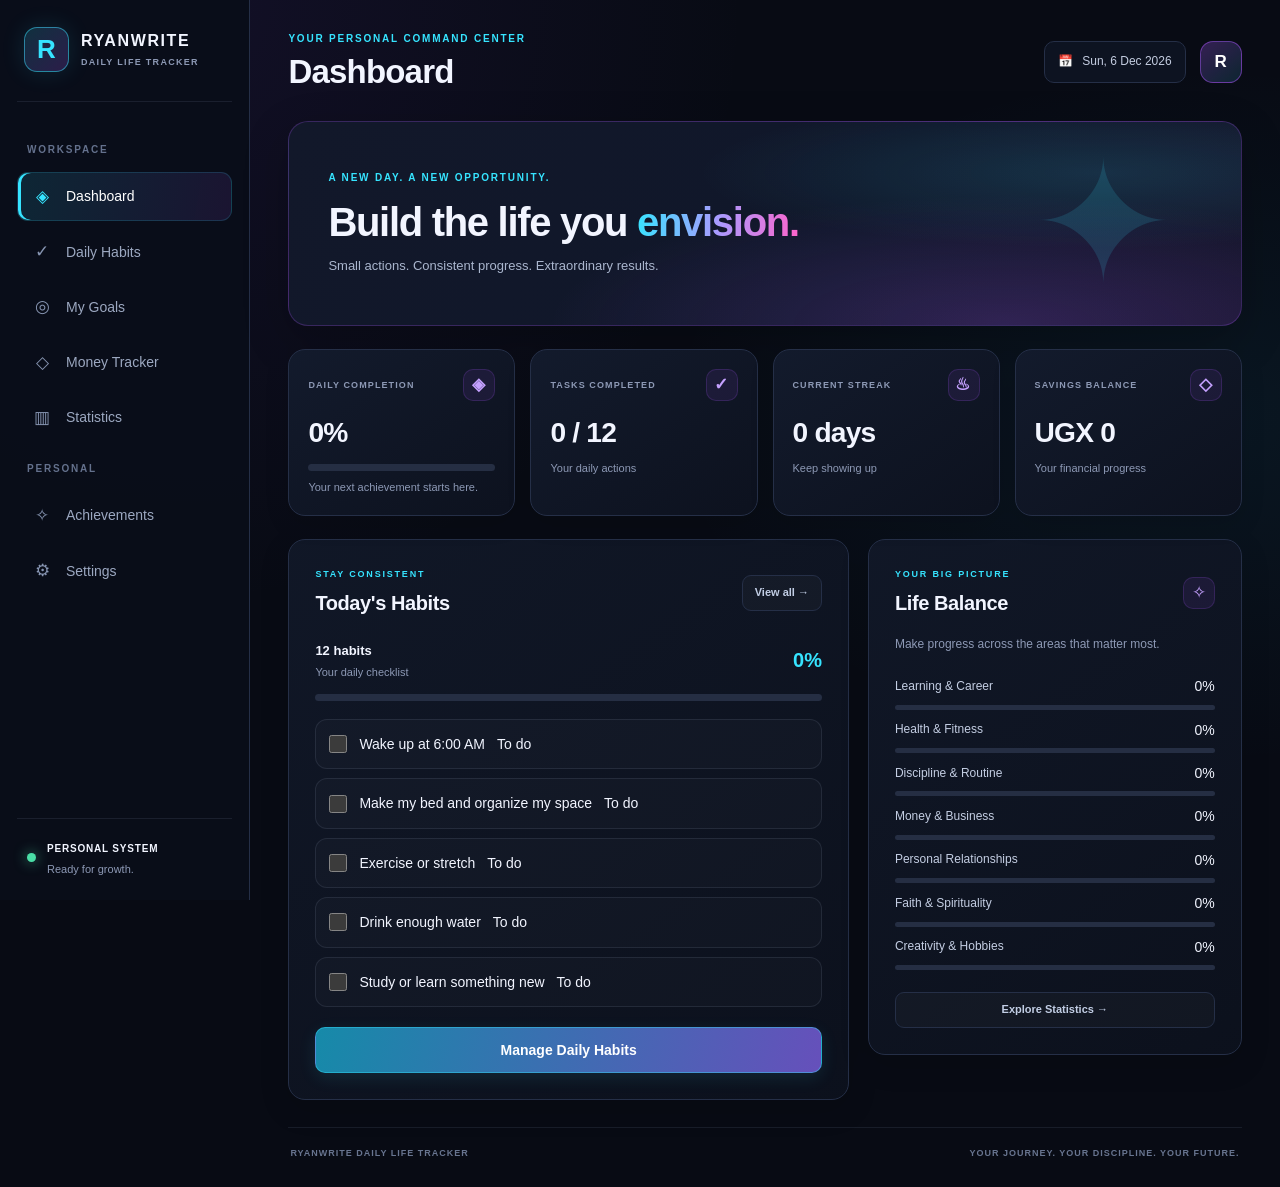
==== index.html @ fc1cec97 "Add files via upload" ====
<!DOCTYPE html>
<html lang="en">
<head>
    <meta charset="UTF-8">
    <meta name="viewport" content="width=device-width, initial-scale=1.0">
    <meta name="theme-color" content="#080b14">
    <meta name="description" content="RYAN RITE DAILY LIFE TRACKER - Track your habits, goals, money, and personal growth.">
    <title>RYANWRITE DAILY LIFE TRACKER</title>
    <link rel="stylesheet" href="style.css">
</head>
<body>

    <div class="app-shell">

        <!-- Sidebar -->
        <aside class="sidebar">
            <div class="brand">
                <div class="brand-logo">R</div>
                <div>
                    <h2>RYANWRITE</h2>
                    <p>DAILY LIFE TRACKER</p>
                </div>
            </div>

            <nav class="navigation">
                <p class="nav-heading">WORKSPACE</p>

                <button class="nav-item active" data-page="dashboard">
                    <span>◈</span> Dashboard
                </button>
                <button class="nav-item" data-page="habits">
                    <span>✓</span> Daily Habits
                </button>
                <button class="nav-item" data-page="goals">
                    <span>◎</span> My Goals
                </button>
                <button class="nav-item" data-page="finance">
                    <span>◇</span> Money Tracker
                </button>
                <button class="nav-item" data-page="statistics">
                    <span>▥</span> Statistics
                </button>

                <p class="nav-heading">PERSONAL</p>

                <button class="nav-item" data-page="achievements">
                    <span>✧</span> Achievements
                </button>
                <button class="nav-item" data-page="settings">
                    <span>⚙</span> Settings
                </button>
            </nav>

            <div class="sidebar-footer">
                <div class="status-indicator"></div>
                <div>
                    <strong>PERSONAL SYSTEM</strong>
                    <p>Ready for growth.</p>
                </div>
            </div>
        </aside>

        <!-- Main application -->
        <main class="main-content">

            <header class="topbar">
                <div>
                    <p class="eyebrow">YOUR PERSONAL COMMAND CENTER</p>
                    <h1 id="page-title">Dashboard</h1>
                </div>

                <div class="topbar-right">
                    <div class="date-display">
                        <span>📅</span>
                        <span id="current-date">Loading date...</span>
                    </div>
                    <button class="profile-button" id="profile-button" aria-label="Open profile">
                        R
                    </button>
                </div>
            </header>

            <!-- Welcome section -->
            <section class="welcome-panel">
                <div class="welcome-text">
                    <p class="eyebrow">A NEW DAY. A NEW OPPORTUNITY.</p>
                    <h2>Build the life you <span>envision.</span></h2>
                    <p>Small actions. Consistent progress. Extraordinary results.</p>
                </div>

                <div class="welcome-symbol" aria-hidden="true">✦</div>
            </section>

            <!-- Dashboard statistics -->
            <section class="stats-grid" aria-label="Daily summary">

                <article class="stat-card">
                    <div class="stat-top">
                        <span>DAILY COMPLETION</span>
                        <span class="stat-icon">◈</span>
                    </div>
                    <h3 id="completion-value">0%</h3>
                    <div class="progress-track">
                        <div class="progress-fill" id="completion-bar"></div>
                    </div>
                    <p id="completion-caption">Ready to start your day</p>
                </article>

                <article class="stat-card">
                    <div class="stat-top">
                        <span>TASKS COMPLETED</span>
                        <span class="stat-icon">✓</span>
                    </div>
                    <h3 id="tasks-value">0 / 0</h3>
                    <p>Your daily actions</p>
                </article>

                <article class="stat-card">
                    <div class="stat-top">
                        <span>CURRENT STREAK</span>
                        <span class="stat-icon">♨</span>
                    </div>
                    <h3 id="streak-value">0 days</h3>
                    <p>Keep showing up</p>
                </article>

                <article class="stat-card">
                    <div class="stat-top">
                        <span>SAVINGS BALANCE</span>
                        <span class="stat-icon">◇</span>
                    </div>
                    <h3 id="savings-value">UGX 0</h3>
                    <p>Your financial progress</p>
                </article>

            </section>

            <!-- Main dashboard columns -->
            <section class="dashboard-grid">

                <article class="panel daily-panel">
                    <div class="panel-heading">
                        <div>
                            <p class="eyebrow">STAY CONSISTENT</p>
                            <h2>Today's Habits</h2>
                        </div>
                        <button class="secondary-button" data-goto="habits">View all →</button>
                    </div>

                    <div class="habit-summary">
                        <div>
                            <strong id="habit-count">0 habits</strong>
                            <p>Your daily checklist</p>
                        </div>
                        <span id="habit-percentage">0%</span>
                    </div>

                    <div class="progress-track habit-progress-track">
                        <div class="progress-fill" id="habit-progress-bar"></div>
                    </div>

                    <div id="dashboard-habits" class="habit-list">
                        <p class="empty-message">Your daily habits will appear here.</p>
                    </div>

                    <button class="primary-button full-width" data-goto="habits">
                        Manage Daily Habits
                    </button>
                </article>

                <article class="panel focus-panel">
                    <div class="panel-heading">
                        <div>
                            <p class="eyebrow">YOUR BIG PICTURE</p>
                            <h2>Life Balance</h2>
                        </div>
                        <span class="stat-icon">✧</span>
                    </div>

                    <p class="muted-text">
                        Make progress across the areas that matter most.
                    </p>

                    <div id="life-balance-list" class="life-balance-list">
                        <p class="empty-message">Your life areas will appear here.</p>
                    </div>

                    <button class="secondary-button full-width" data-goto="statistics">
                        Explore Statistics →
                    </button>
                </article>

            </section>

            <!-- Page sections will be added in the next steps -->
            <section id="extra-page" class="panel extra-page" hidden></section>

            <footer class="app-footer">
                <p>RYANWRITE DAILY LIFE TRACKER</p>
                <p>YOUR JOURNEY. YOUR DISCIPLINE. YOUR FUTURE.</p>
            </footer>

        </main>
    </div>

    <script src="script.js"></script>
</body>
</html>
---- style.css ----
/* =====================================================
   RYANWRITE DAILY LIFE TRACKER
   Complete main design + forms + extra screens
   ===================================================== */

:root {
    color-scheme: dark;
    --bg: #080b14;
    --panel: #101625;
    --panel-light: #151d30;
    --panel-hover: #19233a;
    --border: #252f47;
    --text: #f2f5ff;
    --muted: #8d99b5;
    --cyan: #36e4ff;
    --purple: #a855f7;
    --pink: #ff63cb;
    --green: #4adea6;
    --yellow: #ffd166;
    --danger: #ff647c;
    --radius: 17px;
    --shadow: 0 15px 45px rgba(0, 0, 0, 0.22);
    --glow-cyan: 0 0 24px rgba(54, 228, 255, 0.12);
    --glow-purple: 0 0 24px rgba(168, 85, 247, 0.12);
}

* {
    box-sizing: border-box;
    margin: 0;
    padding: 0;
}

html {
    min-height: 100%;
    scroll-behavior: smooth;
}

body {
    min-height: 100vh;
    overflow-x: hidden;
    background:
        radial-gradient(ellipse at 15% 0%, rgba(87, 47, 163, 0.13), transparent 36%),
        radial-gradient(ellipse at 95% 35%, rgba(25, 156, 193, 0.08), transparent 32%),
        var(--bg);
    color: var(--text);
    font-family: "Segoe UI", Arial, sans-serif;
    font-size: 14px;
    line-height: 1.6;
    -webkit-font-smoothing: antialiased;
}

button,
input,
select,
textarea {
    font: inherit;
}

button {
    color: inherit;
    cursor: pointer;
}

button:focus-visible,
input:focus-visible,
select:focus-visible,
textarea:focus-visible {
    outline: 2px solid var(--cyan);
    outline-offset: 3px;
}

button:disabled {
    cursor: not-allowed;
    opacity: 0.5;
}

a {
    color: var(--cyan);
    text-decoration: none;
}

::selection {
    color: #fff;
    background: rgba(168, 85, 247, 0.55);
}

::-webkit-scrollbar {
    width: 9px;
    height: 9px;
}

::-webkit-scrollbar-track {
    background: var(--bg);
}

::-webkit-scrollbar-thumb {
    border: 2px solid var(--bg);
    border-radius: 20px;
    background: #35405a;
}

::-webkit-scrollbar-thumb:hover {
    background: #596784;
}

/* Main application layout */

.app-shell {
    display: flex;
    width: 100%;
    min-height: 100vh;
}

/* Sidebar */

.sidebar {
    position: sticky;
    top: 0;
    display: flex;
    flex: 0 0 250px;
    flex-direction: column;
    width: 250px;
    height: 100vh;
    padding: 27px 17px 19px;
    overflow-y: auto;
    background: rgba(10, 14, 26, 0.96);
    border-right: 1px solid var(--border);
}

.brand {
    display: flex;
    align-items: center;
    gap: 12px;
    padding: 0 7px 29px;
    border-bottom: 1px solid rgba(141, 153, 181, 0.13);
}

.brand-logo {
    display: grid;
    flex-shrink: 0;
    width: 45px;
    height: 45px;
    place-items: center;
    border: 1px solid rgba(54, 228, 255, 0.5);
    border-radius: 13px;
    background: linear-gradient(135deg, rgba(54, 228, 255, 0.17), rgba(168, 85, 247, 0.22));
    box-shadow: var(--glow-cyan);
    color: var(--cyan);
    font-size: 26px;
    font-weight: 900;
}

.brand h2 {
    font-size: 16px;
    font-weight: 850;
    letter-spacing: 1.6px;
    line-height: 1.4;
}

.brand p {
    margin-top: 3px;
    color: var(--muted);
    font-size: 9px;
    font-weight: 700;
    letter-spacing: 1.3px;
}

.navigation {
    display: flex;
    flex-direction: column;
    gap: 6px;
    margin-top: 27px;
}

.nav-heading {
    margin: 13px 10px 8px;
    color: #64718d;
    font-size: 10px;
    font-weight: 800;
    letter-spacing: 1.8px;
}

.nav-item {
    display: flex;
    align-items: center;
    gap: 13px;
    width: 100%;
    min-height: 45px;
    padding: 10px 13px;
    border: 1px solid transparent;
    border-radius: 11px;
    background: transparent;
    color: #9ca8c1;
    text-align: left;
    transition:
        color 0.2s ease,
        background 0.2s ease,
        border-color 0.2s ease,
        transform 0.2s ease;
}

.nav-item > span {
    display: inline-grid;
    width: 22px;
    place-items: center;
    color: #8795b2;
    font-size: 17px;
}

.nav-item:hover {
    transform: translateX(3px);
    background: rgba(255, 255, 255, 0.035);
    color: #fff;
}

.nav-item.active {
    border-color: rgba(54, 228, 255, 0.15);
    background: linear-gradient(100deg, rgba(54, 228, 255, 0.12), rgba(168, 85, 247, 0.11));
    color: #fff;
    box-shadow: inset 3px 0 var(--cyan);
}

.nav-item.active > span {
    color: var(--cyan);
}

.sidebar-footer {
    display: flex;
    align-items: center;
    gap: 11px;
    margin-top: auto;
    padding: 17px 10px 2px;
    border-top: 1px solid rgba(141, 153, 181, 0.13);
}

.status-indicator {
    flex-shrink: 0;
    width: 9px;
    height: 9px;
    border-radius: 50%;
    background: var(--green);
    box-shadow: 0 0 13px rgba(74, 222, 166, 0.7);
    animation: status-pulse 2s ease-in-out infinite;
}

.sidebar-footer strong {
    font-size: 10px;
    letter-spacing: 0.8px;
}

.sidebar-footer p {
    margin-top: 3px;
    color: var(--muted);
    font-size: 11px;
}

/* Main content and top bar */

.main-content {
    flex: 1;
    width: calc(100% - 250px);
    min-width: 0;
    max-width: 1800px;
    margin: 0 auto;
    padding: 30px clamp(18px, 3vw, 43px) 20px;
    animation: page-enter 0.45s ease both;
}

.topbar {
    display: flex;
    align-items: center;
    justify-content: space-between;
    gap: 20px;
    margin-bottom: 27px;
}

.eyebrow {
    color: var(--cyan);
    font-size: 10px;
    font-weight: 800;
    letter-spacing: 1.8px;
    line-height: 1.8;
}

.topbar h1 {
    margin-top: 3px;
    font-size: clamp(25px, 3vw, 33px);
    font-weight: 750;
    letter-spacing: -0.8px;
    line-height: 1.3;
}

.topbar-right {
    display: flex;
    align-items: center;
    gap: 14px;
}

.date-display {
    display: flex;
    align-items: center;
    gap: 9px;
    padding: 10px 13px;
    border: 1px solid var(--border);
    border-radius: 10px;
    background: rgba(16, 22, 37, 0.8);
    color: #c3cce0;
    font-size: 12px;
}

.profile-button {
    display: grid;
    flex-shrink: 0;
    width: 42px;
    height: 42px;
    place-items: center;
    border: 1px solid rgba(168, 85, 247, 0.5);
    border-radius: 13px;
    background: linear-gradient(140deg, rgba(168, 85, 247, 0.28), rgba(54, 228, 255, 0.12));
    color: #fff;
    font-size: 17px;
    font-weight: 800;
    transition: 0.2s ease;
}

.profile-button:hover {
    transform: translateY(-2px) rotate(-3deg);
    box-shadow: var(--glow-purple);
}

/* Welcome banner */

.welcome-panel {
    position: relative;
    display: flex;
    align-items: center;
    justify-content: space-between;
    min-height: 205px;
    margin-bottom: 23px;
    padding: clamp(23px, 4vw, 39px);
    overflow: hidden;
    border: 1px solid rgba(168, 85, 247, 0.25);
    border-radius: 20px;
    background:
        radial-gradient(ellipse at 85% 25%, rgba(54, 228, 255, 0.13), transparent 35%),
        radial-gradient(ellipse at 75% 100%, rgba(168, 85, 247, 0.2), transparent 45%),
        linear-gradient(120deg, #12182a, #10172a 60%, #15152b);
    box-shadow: var(--shadow);
}

.welcome-text {
    position: relative;
    z-index: 1;
    max-width: 650px;
}

.welcome-text h2 {
    margin: 11px 0 10px;
    font-size: clamp(25px, 3.4vw, 40px);
    font-weight: 780;
    letter-spacing: -1.3px;
    line-height: 1.2;
}

.welcome-text h2 span {
    background: linear-gradient(95deg, var(--cyan), #a99bff, var(--pink));
    -webkit-background-clip: text;
    background-clip: text;
    color: transparent;
}

.welcome-text > p:last-child {
    color: #aab6ce;
    font-size: 13px;
}

.welcome-symbol {
    position: absolute;
    top: 50%;
    right: 7%;
    color: rgba(54, 228, 255, 0.14);
    font-size: clamp(95px, 15vw, 170px);
    line-height: 1;
    transform: translateY(-50%);
    animation: symbol-float 5s ease-in-out infinite;
    user-select: none;
}

/* Summary cards */

.stats-grid {
    display: grid;
    grid-template-columns: repeat(4, minmax(0, 1fr));
    gap: 15px;
    margin-bottom: 23px;
}

.stat-card {
    min-width: 0;
    padding: 19px;
    border: 1px solid var(--border);
    border-radius: var(--radius);
    background: linear-gradient(145deg, rgba(19, 27, 45, 0.98), rgba(13, 18, 31, 0.98));
    box-shadow: 0 8px 25px rgba(0, 0, 0, 0.12);
    transition: transform 0.22s ease, border-color 0.22s ease, box-shadow 0.22s ease;
    animation: card-enter 0.5s ease both;
}

.stat-card:nth-child(2) {
    animation-delay: 0.06s;
}

.stat-card:nth-child(3) {
    animation-delay: 0.12s;
}

.stat-card:nth-child(4) {
    animation-delay: 0.18s;
}

.stat-card:hover {
    transform: translateY(-4px);
    border-color: rgba(54, 228, 255, 0.28);
    box-shadow: var(--glow-cyan);
}

.stat-top {
    display: flex;
    align-items: center;
    justify-content: space-between;
    gap: 8px;
    color: var(--muted);
    font-size: 9px;
    font-weight: 800;
    letter-spacing: 1.1px;
}

.stat-icon {
    display: inline-grid;
    flex-shrink: 0;
    width: 32px;
    height: 32px;
    place-items: center;
    border: 1px solid rgba(168, 85, 247, 0.18);
    border-radius: 10px;
    background: rgba(168, 85, 247, 0.09);
    color: #c5a1ff;
    font-size: 17px;
}

.stat-card h3 {
    margin: 13px 0 8px;
    overflow-wrap: anywhere;
    color: var(--text);
    font-size: clamp(22px, 2.2vw, 29px);
    font-weight: 750;
    letter-spacing: -0.8px;
    line-height: 1.35;
}

.stat-card > p {
    margin-top: 8px;
    color: var(--muted);
    font-size: 11px;
}

/* Progress bars */

.progress-track {
    width: 100%;
    height: 7px;
    margin-top: 12px;
    overflow: hidden;
    border-radius: 20px;
    background: #252e43;
}

.progress-fill {
    width: 0;
    height: 100%;
    border-radius: inherit;
    background: linear-gradient(90deg, var(--purple), var(--cyan));
    box-shadow: 0 0 13px rgba(54, 228, 255, 0.25);
    transition: width 0.55s cubic-bezier(0.2, 0.8, 0.2, 1);
}

/* Dashboard columns */

.dashboard-grid {
    display: grid;
    grid-template-columns: minmax(0, 1.35fr) minmax(260px, 0.9fr);
    align-items: start;
    gap: 19px;
}

.panel {
    min-width: 0;
    padding: clamp(18px, 2.3vw, 26px);
    border: 1px solid var(--border);
    border-radius: var(--radius);
    background: linear-gradient(145deg, rgba(17, 24, 40, 0.97), rgba(12, 17, 29, 0.98));
    box-shadow: 0 10px 30px rgba(0, 0, 0, 0.13);
}

.panel-heading {
    display: flex;
    align-items: center;
    justify-content: space-between;
    gap: 12px;
    margin-bottom: 20px;
}

.panel-heading h2 {
    margin-top: 4px;
    font-size: 20px;
    font-weight: 720;
    letter-spacing: -0.4px;
}

.panel-heading .eyebrow {
    font-size: 9px;
}

.daily-panel,
.focus-panel {
    min-height: 370px;
}

.habit-summary {
    display: flex;
    align-items: center;
    justify-content: space-between;
    gap: 12px;
    margin-bottom: 12px;
}

.habit-summary strong {
    font-size: 13px;
}

.habit-summary p {
    margin-top: 3px;
    color: var(--muted);
    font-size: 11px;
}

#habit-percentage {
    color: var(--cyan);
    font-size: 20px;
    font-weight: 800;
}

.habit-progress-track {
    margin: 0 0 18px;
}

.habit-list,
.habit-page-list,
.life-balance-list {
    display: flex;
    flex-direction: column;
    gap: 9px;
}

.habit-list {
    margin-bottom: 20px;
}

.empty-message {
    padding: 19px 12px;
    border: 1px dashed #303b54;
    border-radius: 11px;
    color: var(--muted);
    font-size: 12px;
    text-align: center;
}

.muted-text {
    margin: -5px 0 20px;
    color: var(--muted);
    font-size: 12px;
    line-height: 1.8;
}

/* Habit rows: supports common class names used by the script */

.habit-row,
.habit-item,
.habit-entry,
.habit-card {
    display: flex;
    align-items: center;
    gap: 12px;
    min-width: 0;
    padding: 13px;
    border: 1px solid rgba(141, 153, 181, 0.15);
    border-radius: 12px;
    background: rgba(255, 255, 255, 0.018);
    transition: background 0.2s ease, border-color 0.2s ease, transform 0.2s ease;
}

.habit-row:hover,
.habit-item:hover,
.habit-entry:hover,
.habit-card:hover {
    border-color: rgba(54, 228, 255, 0.22);
    background: rgba(54, 228, 255, 0.035);
}

.habit-row label,
.habit-item label {
    flex: 1;
    min-width: 0;
    cursor: pointer;
}

.habit-row input[type="checkbox"],
.habit-item input[type="checkbox"],
.habit-entry input[type="checkbox"],
.habit-card input[type="checkbox"] {
    flex-shrink: 0;
    width: 18px;
    height: 18px;
    accent-color: var(--cyan);
    cursor: pointer;
}

.habit-row small,
.habit-item small,
.habit-entry small,
.habit-card small {
    color: var(--muted);
}

.habit-row.completed,
.habit-item.completed,
.habit-entry.completed,
.habit-card.completed {
    border-color: rgba(74, 222, 166, 0.22);
    background: rgba(74, 222, 166, 0.035);
}

.habit-row.completed label,
.habit-item.completed label,
.habit-entry.completed label,
.habit-card.completed label {
    color: var(--green);
}

.life-balance-list {
    margin: 16px 0 22px;
}

.life-balance-item,
.balance-item,
.category-progress {
    display: grid;
    grid-template-columns: minmax(0, 1fr) auto;
    align-items: center;
    gap: 7px 12px;
}

.life-balance-item > span:first-child,
.balance-item > span:first-child,
.category-progress > span:first-child {
    color: #c4cee3;
    font-size: 12px;
}

.life-balance-item > span:last-child,
.balance-item > span:last-child,
.category-progress > span:last-child {
    color: var(--cyan);
    font-size: 11px;
    font-weight: 700;
}

.life-balance-item .progress-track,
.balance-item .progress-track,
.category-progress .progress-track {
    grid-column: 1 / -1;
    margin-top: 0;
    height: 5px;
}

/* Buttons */

.primary-button,
.secondary-button,
.danger-button,
.delete-button {
    display: inline-flex;
    align-items: center;
    justify-content: center;
    gap: 8px;
    font-weight: 700;
    text-align: center;
    transition:
        transform 0.18s ease,
        box-shadow 0.18s ease,
        border-color 0.18s ease,
        background 0.18s ease,
        color 0.18s ease;
}

.primary-button {
    min-height: 43px;
    padding: 11px 17px;
    border: 1px solid rgba(54, 228, 255, 0.4);
    border-radius: 10px;
    background: linear-gradient(105deg, #168aa9, #6650bb);
    color: white;
    box-shadow: 0 5px 17px rgba(54, 228, 255, 0.1);
}

.primary-button:hover {
    transform: translateY(-2px);
    border-color: var(--cyan);
    background: linear-gradient(105deg, #1a9cbd, #7858d6);
    box-shadow: 0 8px 23px rgba(54, 228, 255, 0.18);
}

.primary-button:active,
.secondary-button:active,
.danger-button:active,
.profile-button:active {
    transform: scale(0.97);
}

.secondary-button {
    min-height: 36px;
    padding: 8px 12px;
    border: 1px solid var(--border);
    border-radius: 9px;
    background: rgba(255, 255, 255, 0.025);
    color: #c2cee5;
    font-size: 11px;
}

.secondary-button:hover {
    transform: translateY(-1px);
    border-color: rgba(54, 228, 255, 0.38);
    background: rgba(54, 228, 255, 0.07);
    color: var(--cyan);
}

.full-width {
    width: 100%;
}

/* Extra pages */

.extra-page {
    margin-top: 22px;
    animation: page-enter 0.3s ease both;
}

[hidden] {
    display: none !important;
}

.extra-page h2,
.extra-page h3 {
    color: var(--text);
}

.extra-page > h2 {
    margin-bottom: 10px;
    font-size: 23px;
}

.extra-page > p {
    color: var(--muted);
}

.extra-page .panel-heading {
    margin-bottom: 20px;
}

/* Forms */

.tracker-form {
    display: grid;
    gap: 10px;
    margin: 22px 0;
    padding: 18px;
    border: 1px solid var(--border);
    border-radius: 14px;
    background: rgba(255, 255, 255, 0.02);
}

.tracker-form label {
    margin-top: 4px;
    color: var(--muted);
    font-size: 11px;
    font-weight: 650;
}

.tracker-form input,
.tracker-form select,
.tracker-form textarea,
.extra-page input,
.extra-page select,
.extra-page textarea {
    width: 100%;
    min-width: 0;
    padding: 12px 13px;
    border: 1px solid #29334c;
    border-radius: 9px;
    background: #0b1120;
    color: var(--text);
    transition: border-color 0.2s ease, box-shadow 0.2s ease;
}

.tracker-form input:focus,
.tracker-form select:focus,
.tracker-form textarea:focus,
.extra-page input:focus,
.extra-page select:focus,
.extra-page textarea:focus {
    border-color: var(--cyan);
    box-shadow: 0 0 0 3px rgba(54, 228, 255, 0.08);
    outline: none;
}

.tracker-form input::placeholder,
.extra-page input::placeholder,
.extra-page textarea::placeholder {
    color: #65718c;
}

.tracker-form select option,
.extra-page select option {
    color: var(--text);
    background: var(--panel);
}

.tracker-form button {
    justify-self: start;
}

.tracker-form input[type="checkbox"],
.extra-page input[type="checkbox"] {
    width: 17px;
    height: 17px;
    accent-color: var(--cyan);
}

.habit-page-list {
    margin-top: 20px;
}

.delete-button {
    flex-shrink: 0;
    width: 32px;
    height: 32px;
    border: 1px solid rgba(255, 99, 203, 0.25);
    border-radius: 8px;
    background: rgba(255, 99, 203, 0.06);
    color: var(--pink);
    font-size: 20px;
}

.delete-button:hover {
    transform: scale(1.06);
    background: rgba(255, 99, 203, 0.17);
}

.danger-button {
    width: auto;
    min-height: 38px;
    padding: 10px 14px;
    border: 1px solid rgba(255, 100, 124, 0.35);
    border-radius: 9px;
    background: rgba(255, 100, 124, 0.1);
    color: #ff8798;
}

.danger-button:hover {
    border-color: var(--danger);
    background: rgba(255, 100, 124, 0.18);
}

.settings-warning {
    margin-top: 25px;
    padding: 18px;
    border: 1px solid var(--border);
    border-radius: 14px;
}

.settings-warning h3 {
    margin-bottom: 9px;
}

.settings-warning p,
.goal-date {
    display: block;
    margin-top: 7px;
    color: var(--muted);
    font-size: 11px;
    line-height: 1.7;
}

/* Goals and general cards */

.goal-grid,
.goals-grid,
.finance-grid,
.settings-grid {
    display: grid;
    grid-template-columns: repeat(2, minmax(0, 1fr));
    gap: 14px;
    margin-top: 18px;
}

.goal-card,
.goal-item,
.finance-card,
.settings-card {
    min-width: 0;
    padding: 18px;
    border: 1px solid var(--border);
    border-radius: 13px;
    background: rgba(255, 255, 255, 0.02);
    transition: border-color 0.2s ease, transform 0.2s ease;
}

.goal-card:hover,
.goal-item:hover,
.finance-card:hover,
.settings-card:hover {
    transform: translateY(-2px);
    border-color: rgba(168, 85, 247, 0.35);
}

.goal-card h3,
.goal-item h3,
.finance-card h3,
.settings-card h3 {
    margin-bottom: 8px;
    font-size: 15px;
}

.goal-card p,
.goal-item p,
.finance-card p,
.settings-card p {
    color: var(--muted);
    font-size: 12px;
    line-height: 1.7;
}

.goal-card .progress-track,
.goal-item .progress-track {
    margin: 14px 0 8px;
}

/* Money tracker */

.finance-summary {
    display: grid;
    grid-template-columns: repeat(3, minmax(0, 1fr));
    gap: 12px;
    margin: 20px 0;
}

.finance-stat {
    min-width: 0;
    padding: 16px;
    border: 1px solid var(--border);
    border-radius: 12px;
    background: rgba(255, 255, 255, 0.025);
}

.finance-stat p {
    margin-bottom: 10px;
    color: var(--muted);
    font-size: 11px;
}

.finance-stat strong {
    overflow-wrap: anywhere;
    font-size: clamp(14px, 2vw, 21px);
}

.income-text {
    color: var(--green);
    font-size: 12px;
    overflow-wrap: anywhere;
}

.expense-text {
    color: var(--pink);
    font-size: 12px;
    overflow-wrap: anywhere;
}

.transaction-list {
    display: flex;
    flex-direction: column;
    gap: 9px;
    margin-top: 15px;
}

.transaction-row,
.transaction-item {
    display: flex;
    align-items: center;
    justify-content: space-between;
    gap: 12px;
    padding: 13px;
    border: 1px solid rgba(141, 153, 181, 0.14);
    border-radius: 10px;
    background: rgba(255, 255, 255, 0.015);
}

.transaction-row p,
.transaction-item p {
    color: var(--muted);
    font-size: 11px;
}

/* Weekly statistics chart */

.subheading {
    margin: 28px 0 12px;
    font-size: 16px;
}

.weekly-chart {
    display: flex;
    align-items: stretch;
    justify-content: space-around;
    gap: 10px;
    height: 230px;
    margin: 25px 0;
    padding: 18px 10px;
    border: 1px solid var(--border);
    border-radius: 14px;
    background: rgba(255, 255, 255, 0.015);
}

.chart-column {
    display: flex;
    flex: 1;
    flex-direction: column;
    align-items: center;
    gap: 7px;
    min-width: 0;
}

.chart-value,
.chart-label {
    color: var(--muted);
    font-size: 10px;
    text-align: center;
}

.chart-bar-area {
    display: flex;
    flex: 1;
    align-items: flex-end;
    justify-content: center;
    width: 100%;
}

.chart-bar {
    width: min(32px, 80%);
    min-height: 3px;
    border-radius: 7px 7px 2px 2px;
    background: linear-gradient(180deg, var(--cyan), var(--purple));
    box-shadow: 0 0 15px rgba(54, 228, 255, 0.13);
    transition: height 0.5s ease;
}

/* Achievements */

.achievement-grid {
    display: grid;
    grid-template-columns: repeat(3, minmax(0, 1fr));
    gap: 13px;
    margin-top: 20px;
}

.achievement-card {
    min-width: 0;
    padding: 18px 14px;
    border: 1px solid var(--border);
    border-radius: 14px;
    background: rgba(255, 255, 255, 0.02);
    transition: transform 0.2s ease, border-color 0.2s ease;
}

.achievement-card:hover {
    transform: translateY(-3px);
    border-color: rgba(168, 85, 247, 0.35);
}

.achievement-card.unlocked {
    border-color: rgba(54, 228, 255, 0.32);
    background: linear-gradient(145deg, rgba(54, 228, 255, 0.06), rgba(168, 85, 247, 0.05));
}

.achievement-symbol {
    margin-bottom: 13px;
    color: var(--purple);
    font-size: 27px;
}

.achievement-card.unlocked .achievement-symbol {
    color: var(--cyan);
    text-shadow: 0 0 15px rgba(54, 228, 255, 0.3);
}

.achievement-card h3 {
    margin-bottom: 9px;
    font-size: 13px;
}

.achievement-card p {
    min-height: 36px;
    color: var(--muted);
    font-size: 11px;
    line-height: 1.6;
}

.achievement-card > span {
    display: inline-block;
    margin-top: 15px;
    color: #77839d;
    font-size: 9px;
    font-weight: 800;
    letter-spacing: 1px;
}

.achievement-card.unlocked > span {
    color: var(--green);
}

/* Footer */

.app-footer {
    display: flex;
    align-items: center;
    justify-content: space-between;
    flex-wrap: wrap;
    gap: 8px 20px;
    margin-top: 27px;
    padding: 18px 2px 6px;
    border-top: 1px solid rgba(141, 153, 181, 0.13);
}

.app-footer p {
    color: #687590;
    font-size: 9px;
    font-weight: 700;
    letter-spacing: 1px;
}

/* Animations */

@keyframes page-enter {
    from {
        opacity: 0;
        transform: translateY(8px);
    }
    to {
        opacity: 1;
        transform: translateY(0);
    }
}

@keyframes card-enter {
    from {
        opacity: 0;
        transform: translateY(9px);
    }
    to {
        opacity: 1;
        transform: translateY(0);
    }
}

@keyframes symbol-float {
    0%, 100% {
        transform: translateY(-50%) rotate(-5deg);
    }
    50% {
        transform: translateY(calc(-50% - 10px)) rotate(5deg);
    }
}

@keyframes status-pulse {
    0%, 100% {
        opacity: 1;
        box-shadow: 0 0 13px rgba(74, 222, 166, 0.7);
    }
    50% {
        opacity: 0.65;
        box-shadow: 0 0 5px rgba(74, 222, 166, 0.35);
    }
}

/* Tablet screens */

@media (max-width: 1100px) {
    .sidebar {
        flex-basis: 215px;
        width: 215px;
        padding-right: 13px;
        padding-left: 13px;
    }

    .main-content {
        width: calc(100% - 215px);
        padding-right: 22px;
        padding-left: 22px;
    }

    .stats-grid {
        grid-template-columns: repeat(2, minmax(0, 1fr));
    }

    .dashboard-grid {
        grid-template-columns: minmax(0, 1fr);
    }

    .daily-panel,
    .focus-panel {
        min-height: 0;
    }
}

/* Phones and narrow windows */

@media (max-width: 650px) {
    .app-shell {
        display: block;
    }

    .sidebar {
        position: relative;
        width: 100%;
        height: auto;
        padding: 15px;
        overflow: visible;
        border-right: none;
        border-bottom: 1px solid var(--border);
    }

    .brand {
        padding: 0 2px 14px;
    }

    .brand-logo {
        width: 39px;
        height: 39px;
        font-size: 23px;
    }

    .navigation {
        display: grid;
        grid-template-columns: repeat(2, minmax(0, 1fr));
        gap: 5px;
        margin-top: 10px;
    }

    .nav-heading {
        grid-column: 1 / -1;
        margin: 8px 5px 4px;
    }

    .nav-item {
        min-height: 39px;
        gap: 8px;
        padding: 8px;
        font-size: 11px;
    }

    .nav-item > span {
        width: 17px;
        font-size: 14px;
    }

    .sidebar-footer {
        display: none;
    }

    .main-content {
        width: 100%;
        padding: 22px 15px 15px;
    }

    .topbar {
        align-items: flex-start;
        gap: 10px;
        margin-bottom: 20px;
    }

    .topbar h1 {
        font-size: 25px;
    }

    .topbar-right {
        gap: 7px;
    }

    .date-display {
        max-width: 155px;
        padding: 8px;
        font-size: 10px;
    }

    .profile-button {
        width: 37px;
        height: 37px;
    }

    .welcome-panel {
        min-height: 175px;
        margin-bottom: 16px;
        padding: 22px 18px;
        border-radius: 15px;
    }

    .welcome-text h2 {
        max-width: 290px;
        font-size: 28px;
    }

    .welcome-text > p:last-child {
        max-width: 270px;
        font-size: 12px;
    }

    .welcome-symbol {
        right: -10px;
        font-size: 95px;
        opacity: 0.6;
    }

    .stats-grid {
        gap: 10px;
        margin-bottom: 16px;
    }

    .stat-card {
        padding: 13px;
        border-radius: 13px;
    }

    .stat-top {
        font-size: 8px;
        letter-spacing: 0.5px;
    }

    .stat-icon {
        width: 27px;
        height: 27px;
        font-size: 14px;
    }

    .stat-card h3 {
        margin-top: 10px;
        font-size: 23px;
    }

    .panel {
        padding: 17px;
    }

    .panel-heading h2 {
        font-size: 18px;
    }

    .dashboard-grid {
        gap: 14px;
    }

    .finance-summary {
        grid-template-columns: 1fr;
    }

    .achievement-grid {
        grid-template-columns: repeat(2, minmax(0, 1fr));
    }

    .goal-grid,
    .goals-grid,
    .finance-grid,
    .settings-grid {
        grid-template-columns: minmax(0, 1fr);
    }

    .weekly-chart {
        gap: 5px;
        padding-right: 6px;
        padding-left: 6px;
    }

    .app-footer {
        align-items: flex-start;
        flex-direction: column;
    }
}

@media (max-width: 380px) {
    .main-content {
        padding-right: 10px;
        padding-left: 10px;
    }

    .topbar {
        flex-direction: column;
    }

    .topbar-right {
        width: 100%;
        justify-content: space-between;
    }

    .welcome-text h2 {
        font-size: 24px;
    }

    .stat-card {
        padding: 10px;
    }

    .stat-card h3 {
        font-size: 20px;
    }

    .achievement-grid {
        grid-template-columns: minmax(0, 1fr);
    }
}

/* Respect reduced-motion preferences */

@media (prefers-reduced-motion: reduce) {
    *,
    *::before,
    *::after {
        scroll-behavior: auto !important;
        animation-duration: 0.01ms !important;
        animation-iteration-count: 1 !important;
        transition-duration: 0.01ms !important;
    }
}
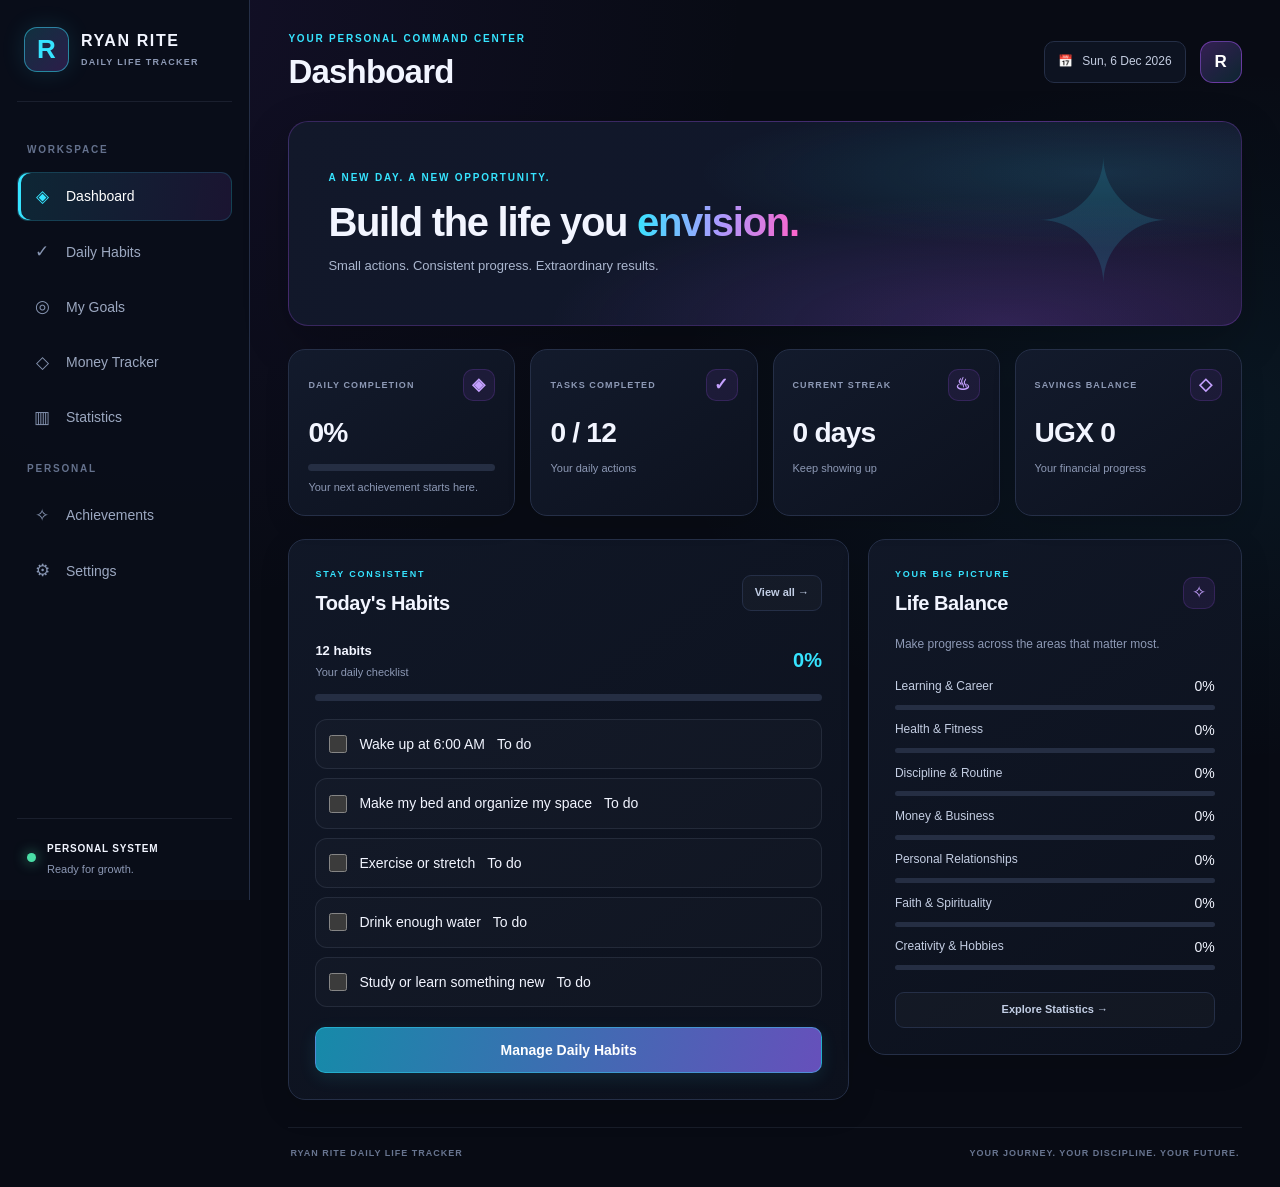
==== commit 4694645e: "Restore index.html with original content" ====
--- a/index.html
+++ b/index.html
@@ -6,7 +6,7 @@
     <meta name="viewport" content="width=device-width, initial-scale=1.0">
     <meta name="theme-color" content="#080b14">
     <meta name="description" content="RYAN RITE DAILY LIFE TRACKER - Track your habits, goals, money, and personal growth.">
-    <title>RYANWRITE DAILY LIFE TRACKER</title>
+    <title>RYAN RITE DAILY LIFE TRACKER</title>
     <link rel="stylesheet" href="style.css">
 </head>
 <body>
@@ -18,7 +18,7 @@
             <div class="brand">
                 <div class="brand-logo">R</div>
                 <div>
-                    <h2>RYANWRITE</h2>
+                    <h2>RYAN RITE</h2>
                     <p>DAILY LIFE TRACKER</p>
                 </div>
             </div>
@@ -197,7 +197,7 @@
             <section id="extra-page" class="panel extra-page" hidden></section>
 
             <footer class="app-footer">
-                <p>RYANWRITE DAILY LIFE TRACKER</p>
+                <p>RYAN RITE DAILY LIFE TRACKER</p>
                 <p>YOUR JOURNEY. YOUR DISCIPLINE. YOUR FUTURE.</p>
             </footer>
 
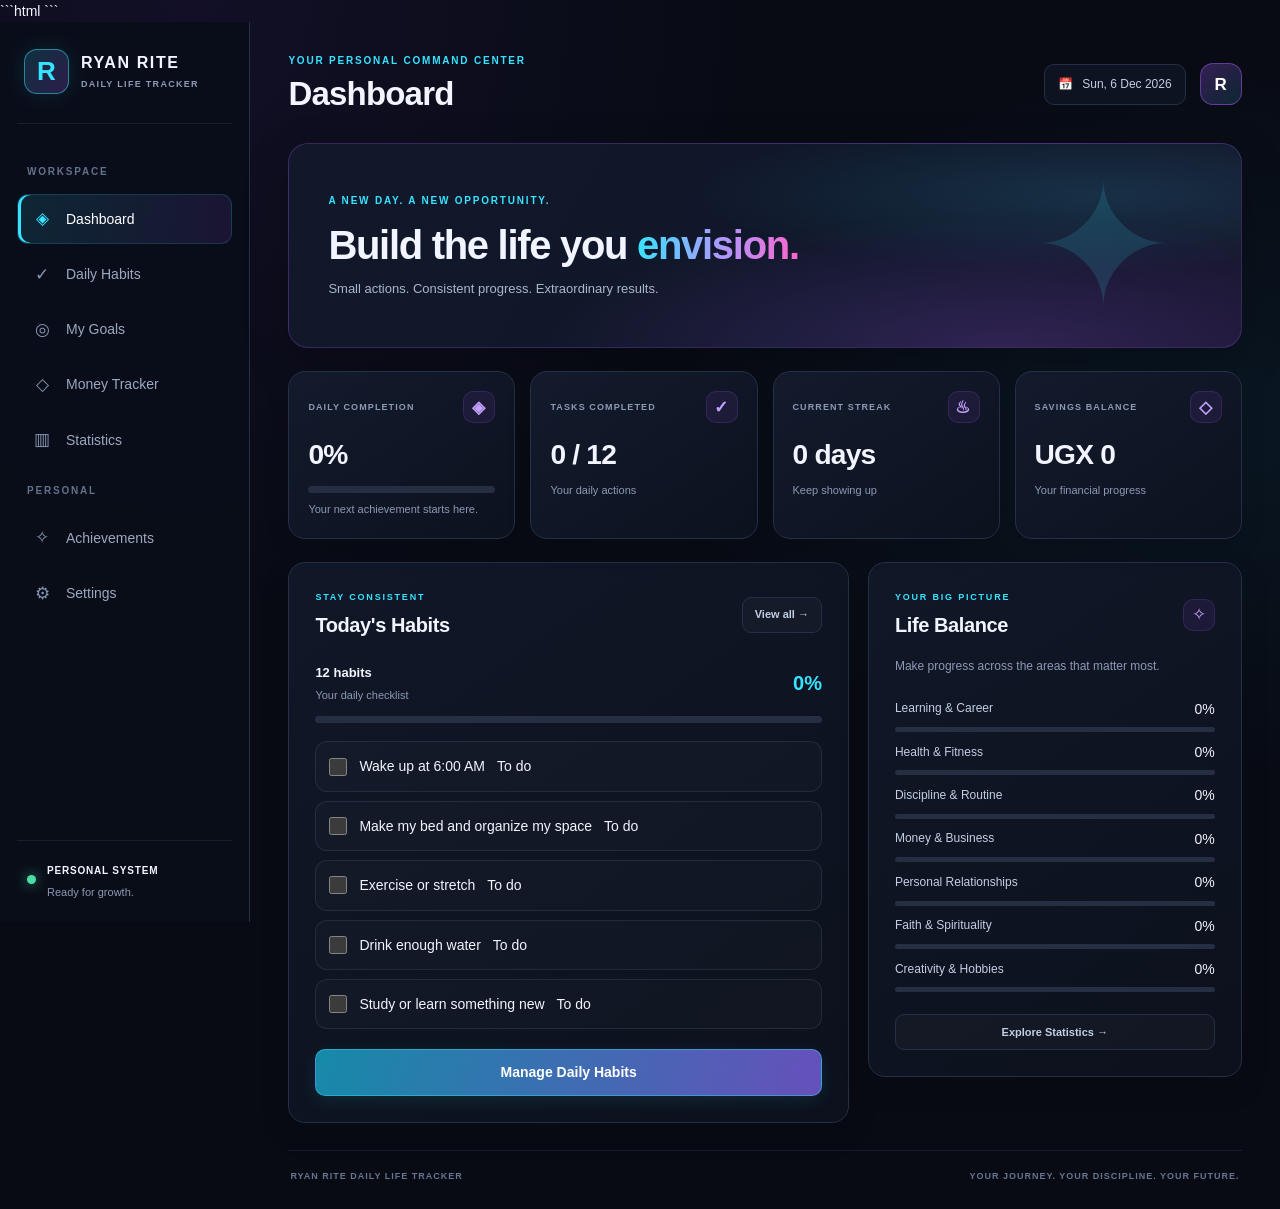
==== commit 6bd88019: "Update index.html" ====
--- a/index.html
+++ b/index.html
@@ -2,6 +2,17 @@
 <!DOCTYPE html>
 <html lang="en">
 <head>
+    ```html
+<!-- Google tag (gtag.js) -->
+<script async src="https://www.googletagmanager.com/gtag/js?id=G-MXNG1ZC601"></script>
+<script>
+  window.dataLayer = window.dataLayer || [];
+  function gtag(){dataLayer.push(arguments);}
+  gtag('js', new Date());
+
+  gtag('config', 'G-MXNG1ZC601');
+</script>
+```
     <meta charset="UTF-8">
     <meta name="viewport" content="width=device-width, initial-scale=1.0">
     <meta name="theme-color" content="#080b14">
